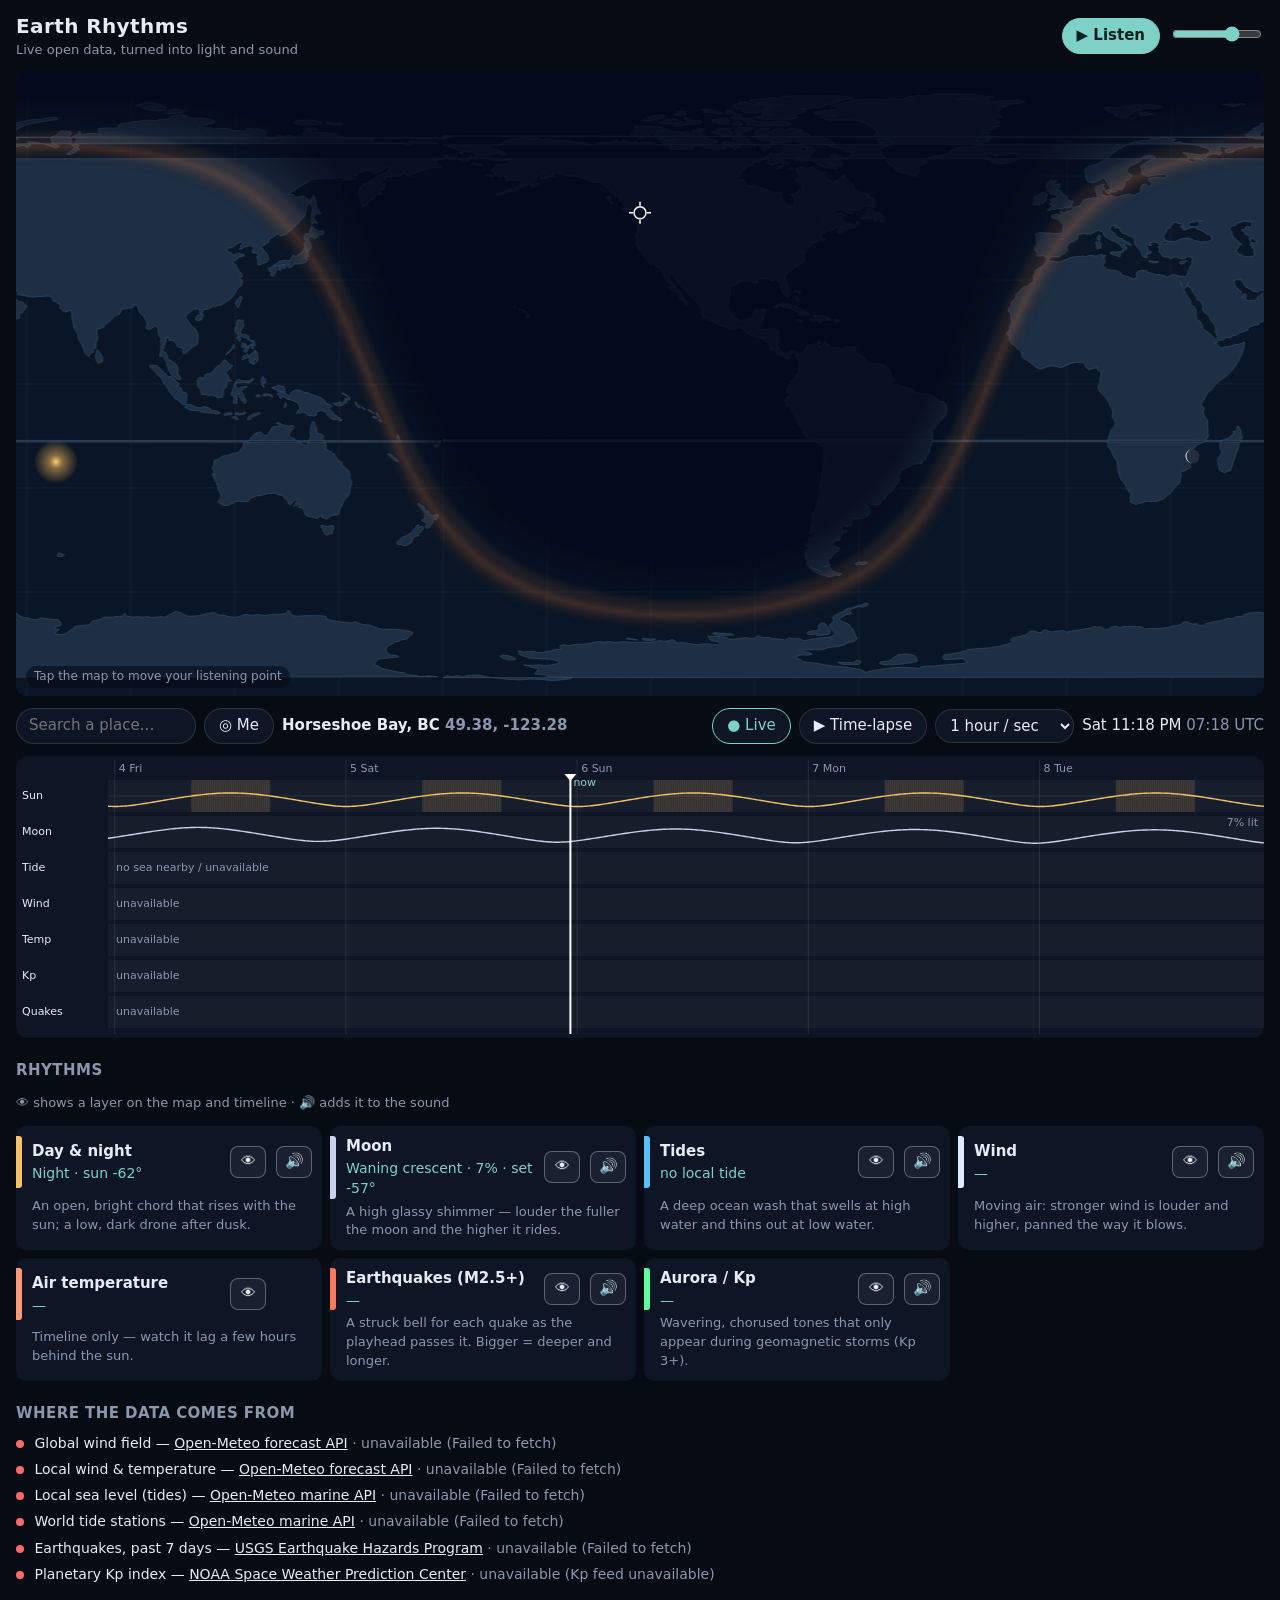
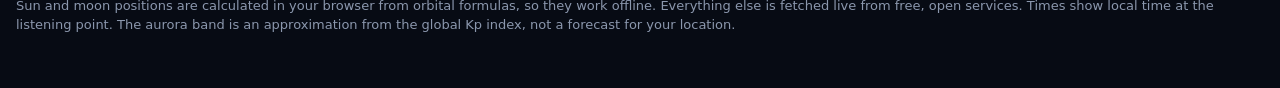
==== index.html @ 8692fcf2 "Earth Rhythms: visualize and sonify live Earth data Static web app (no build step) with a world map," ====
<!doctype html>
<html lang="en">
<head>
  <meta charset="utf-8">
  <meta name="viewport" content="width=device-width, initial-scale=1">
  <title>Earth Rhythms</title>
  <meta name="description" content="See and hear the planet's rhythms — day and night, moon, tides, wind, earthquakes and aurora — from live open data.">
  <link rel="stylesheet" href="css/style.css">
</head>
<body>
  <header class="top">
    <div class="brand">
      <h1>Earth Rhythms</h1>
      <p class="tag">Live open data, turned into light and sound</p>
    </div>
    <div class="top-actions">
      <button id="listen" class="btn primary" aria-pressed="false">▶ Listen</button>
      <label class="vol" title="Volume">
        <span class="sr">Volume</span>
        <input id="volume" type="range" min="0" max="1" step="0.01" value="0.7">
      </label>
    </div>
  </header>

  <main>
    <section class="map-wrap">
      <canvas id="map" aria-label="World map of Earth's rhythms. Tap to move the listening point."></canvas>
      <div id="tooltip" class="tooltip" hidden></div>
      <div class="map-hint">Tap the map to move your listening point</div>
    </section>

    <section class="transport">
      <div class="where">
        <form id="search" class="search" autocomplete="off">
          <input id="search-input" type="search" placeholder="Search a place…" aria-label="Search a place">
          <ul id="search-results" class="results" hidden></ul>
        </form>
        <button id="locate" class="btn" title="Use my location">◎ Me</button>
        <div class="place"><span id="place-name">Horseshoe Bay, BC</span> <span id="place-coords" class="muted"></span></div>
      </div>
      <div class="clock">
        <button id="live" class="btn on">● Live</button>
        <button id="play" class="btn">▶ Time-lapse</button>
        <select id="speed" aria-label="Time-lapse speed">
          <option value="600">10 min / sec</option>
          <option value="3600" selected>1 hour / sec</option>
          <option value="10800">3 hours / sec</option>
          <option value="21600">6 hours / sec</option>
        </select>
        <div class="time"><span id="time-local"></span> <span id="time-utc" class="muted"></span></div>
      </div>
    </section>

    <section class="timeline-wrap">
      <canvas id="timeline" aria-label="Timeline of rhythms at the listening point. Drag to scrub through time."></canvas>
    </section>

    <section class="layers">
      <h2>Rhythms</h2>
      <p class="muted small">👁 shows a layer on the map and timeline · 🔊 adds it to the sound</p>
      <ul id="layer-list"></ul>
    </section>

    <section class="about">
      <h2>Where the data comes from</h2>
      <ul id="sources" class="sources"></ul>
      <p class="muted small">
        Sun and moon positions are calculated in your browser from orbital formulas, so they work offline.
        Everything else is fetched live from free, open services. Times show local time at the listening point.
        The aurora band is an approximation from the global Kp index, not a forecast for your location.
      </p>
    </section>
  </main>

  <script src="vendor/topojson-client.min.js"></script>
  <script type="module" src="js/main.js"></script>
</body>
</html>
---- css/style.css ----
:root {
  --bg: #070b14;
  --panel: #0e1524;
  --lane: rgba(255, 255, 255, 0.035);
  --grid: rgba(255, 255, 255, 0.09);
  --text: #e6ebf5;
  --muted: #8b97ad;
  --accent: #7fd1c7;
  --ocean: #0a1626;
  --land: #1e2f43;
  --coast: #3a5571;
  --sun: #f5c26b;
  --moon: #c9d1e6;
  --tide: #5abeff;
  --wind: #dfe9ff;
  --temp: #ff9a76;
  --aurora: #5dffa0;
  --quake: #ff7a5c;
  color-scheme: dark;
}

* { box-sizing: border-box; }
html, body { margin: 0; background: var(--bg); color: var(--text); }
body { font: 15px/1.45 system-ui, -apple-system, "Segoe UI", Roboto, sans-serif; }
button, select, input { font: inherit; color: inherit; }
.sr { position: absolute; width: 1px; height: 1px; overflow: hidden; clip: rect(0 0 0 0); }
.muted { color: var(--muted); }
.small { font-size: 13px; }

.top {
  display: flex; align-items: center; justify-content: space-between; gap: 12px;
  padding: 12px 16px; max-width: 1400px; margin: 0 auto;
}
.brand h1 { margin: 0; font-size: 20px; letter-spacing: 0.02em; font-weight: 650; }
.tag { margin: 0; color: var(--muted); font-size: 13px; }
.top-actions { display: flex; align-items: center; gap: 10px; }
.vol input { width: 90px; accent-color: var(--accent); }

main { max-width: 1400px; margin: 0 auto; padding: 0 16px 40px; }

.btn {
  background: var(--panel); border: 1px solid rgba(255,255,255,0.12); border-radius: 999px;
  padding: 6px 14px; cursor: pointer; white-space: nowrap;
}
.btn:hover { border-color: rgba(255,255,255,0.3); }
.btn.on { border-color: var(--accent); color: var(--accent); }
.btn.primary { background: var(--accent); color: #04211d; border-color: var(--accent); font-weight: 600; }
.btn.primary[aria-pressed="true"] { background: transparent; color: var(--accent); }
select {
  background: var(--panel); border: 1px solid rgba(255,255,255,0.12); border-radius: 999px; padding: 6px 10px;
}

.map-wrap { position: relative; border-radius: 12px; overflow: hidden; background: var(--ocean); }
#map { display: block; width: 100%; touch-action: manipulation; cursor: crosshair; }
.map-hint {
  position: absolute; left: 10px; bottom: 8px; font-size: 12px; color: var(--muted);
  background: rgba(7,11,20,0.6); padding: 2px 8px; border-radius: 999px; pointer-events: none;
}
.tooltip {
  position: absolute; pointer-events: none; background: rgba(7,11,20,0.92); border: 1px solid rgba(255,255,255,0.15);
  padding: 6px 9px; border-radius: 8px; font-size: 12px; max-width: 240px; transform: translate(12px, -50%);
}

.transport {
  display: flex; flex-wrap: wrap; justify-content: space-between; gap: 10px 20px; align-items: center;
  padding: 12px 0;
}
.where, .clock { display: flex; flex-wrap: wrap; align-items: center; gap: 8px; }
.place { font-weight: 600; }
.time { font-variant-numeric: tabular-nums; min-width: 12ch; }
.search { position: relative; }
.search input {
  background: var(--panel); border: 1px solid rgba(255,255,255,0.12); border-radius: 999px;
  padding: 6px 12px; width: 180px;
}
.results {
  position: absolute; z-index: 5; top: 100%; left: 0; margin: 4px 0 0; padding: 4px; list-style: none;
  background: var(--panel); border: 1px solid rgba(255,255,255,0.15); border-radius: 10px; min-width: 260px;
}
.results li { padding: 6px 8px; border-radius: 6px; cursor: pointer; }
.results li:hover, .results li:focus { background: rgba(255,255,255,0.08); outline: none; }

.timeline-wrap { background: var(--panel); border-radius: 12px; padding: 4px 0; }
#timeline { display: block; width: 100%; touch-action: none; cursor: ew-resize; }

h2 { font-size: 15px; margin: 22px 0 4px; letter-spacing: 0.03em; text-transform: uppercase; color: var(--muted); }
#layer-list { list-style: none; margin: 10px 0 0; padding: 0; display: grid; gap: 8px; grid-template-columns: repeat(auto-fill, minmax(300px, 1fr)); }
.layer {
  display: grid; grid-template-columns: 6px 1fr auto auto; gap: 4px 10px; align-items: center;
  background: var(--panel); border-radius: 10px; padding: 10px 10px 10px 0; overflow: hidden;
}
.layer .swatch { align-self: stretch; border-radius: 0 3px 3px 0; }
.layer .name { font-weight: 600; }
.layer .value { color: var(--accent); font-variant-numeric: tabular-nums; font-size: 14px; }
.layer .hear { grid-column: 2 / -1; font-size: 13px; color: var(--muted); }
.toggle {
  width: 36px; height: 32px; border-radius: 8px; border: 1px solid rgba(255,255,255,0.12); background: transparent;
  cursor: pointer; opacity: 0.35; font-size: 15px;
}
.toggle[aria-pressed="true"] { opacity: 1; border-color: rgba(255,255,255,0.3); background: rgba(255,255,255,0.05); }
.toggle:disabled { visibility: hidden; }

.sources { list-style: none; padding: 0; margin: 8px 0; display: grid; gap: 6px; }
.sources li { font-size: 14px; }
.sources a { color: var(--text); }
.dot { display: inline-block; width: 8px; height: 8px; border-radius: 50%; margin-right: 6px; background: var(--muted); }
.dot.ok { background: #5dd39e; } .dot.err { background: #ff6b6b; } .dot.loading { background: #ffc861; }

@media (max-width: 600px) {
  .top { padding: 10px 16px; }
  .brand h1 { font-size: 18px; }
  .tag { display: none; }
  .vol input { width: 70px; }
  .search input { width: 140px; }
  .map-hint { display: none; }
  #layer-list { grid-template-columns: 1fr; }
}
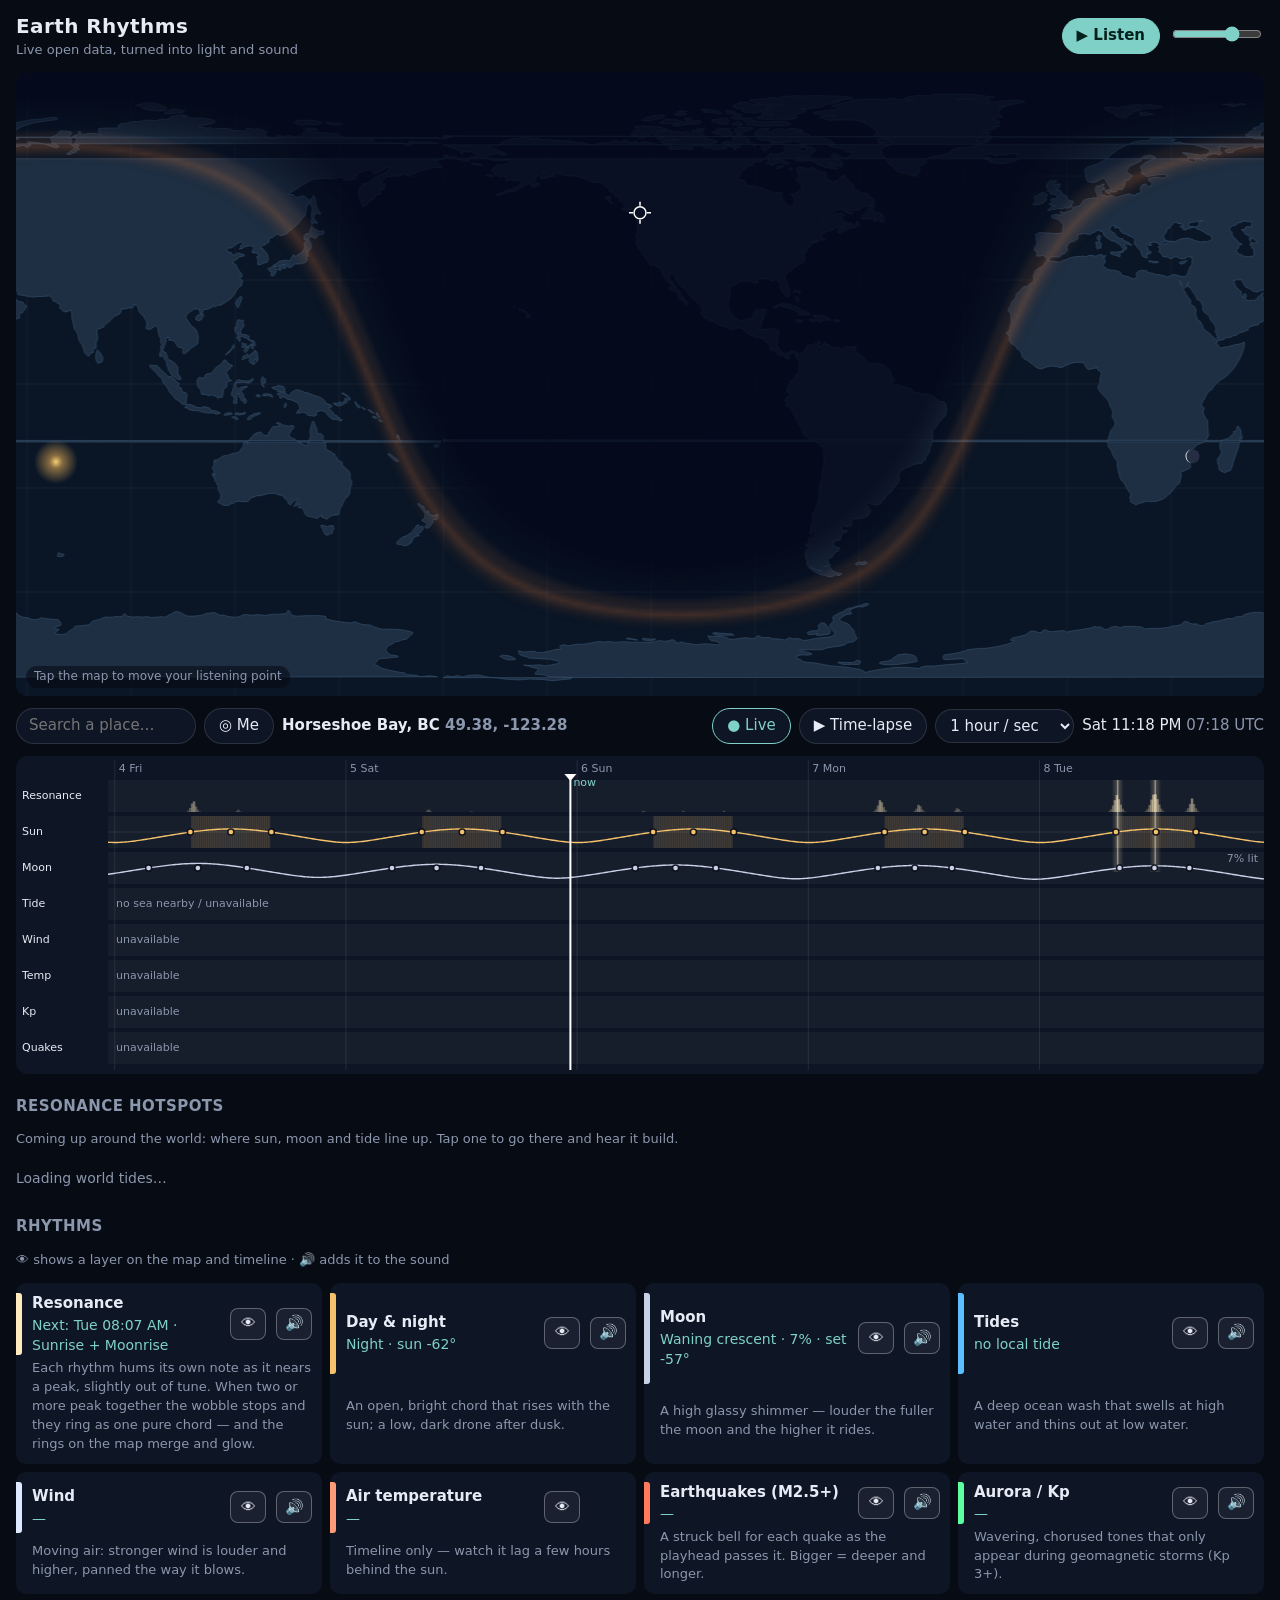
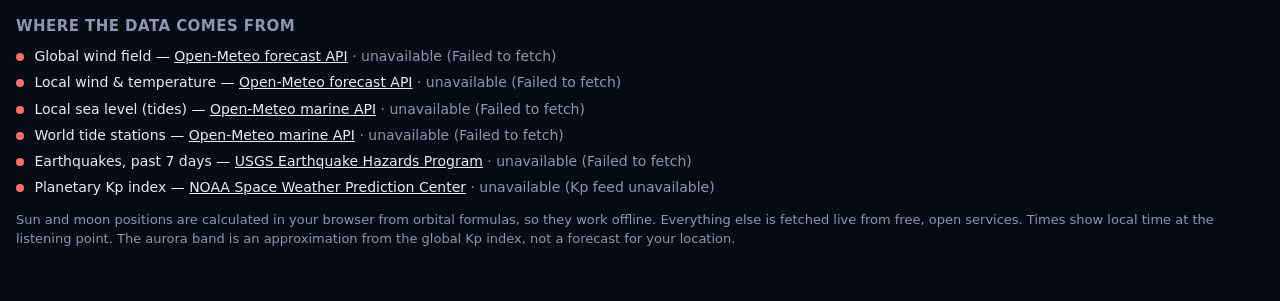
==== commit 246e6abc: "Add resonance hotspots around the world Runs the resonance search at every world tide station (sun, " ====
--- a/index.html
+++ b/index.html
@@ -55,6 +55,12 @@
       <canvas id="timeline" aria-label="Timeline of rhythms at the listening point. Drag to scrub through time."></canvas>
     </section>
 
+    <section class="hotspots">
+      <h2>Resonance hotspots</h2>
+      <p class="muted small">Coming up around the world: where sun, moon and tide line up. Tap one to go there and hear it build.</p>
+      <ul id="hotspot-list" class="hotspot-list"></ul>
+    </section>
+
     <section class="layers">
       <h2>Rhythms</h2>
       <p class="muted small">👁 shows a layer on the map and timeline · 🔊 adds it to the sound</p>
--- a/css/style.css
+++ b/css/style.css
@@ -16,6 +16,7 @@
   --temp: #ff9a76;
   --aurora: #5dffa0;
   --quake: #ff7a5c;
+  --reso: #ffecbe;
   color-scheme: dark;
 }
 
@@ -100,6 +101,22 @@
 .toggle[aria-pressed="true"] { opacity: 1; border-color: rgba(255,255,255,0.3); background: rgba(255,255,255,0.05); }
 .toggle:disabled { visibility: hidden; }
 
+.hotspot-list { list-style: none; margin: 10px 0 0; padding: 0; display: grid; gap: 8px; grid-template-columns: repeat(auto-fill, minmax(300px, 1fr)); }
+.hotspot {
+  display: grid; grid-template-columns: auto 1fr auto; gap: 2px 12px; align-items: center; width: 100%;
+  background: var(--panel); border: 1px solid transparent; border-radius: 10px; padding: 10px 12px;
+  text-align: left; cursor: pointer;
+}
+.hotspot:hover, .hotspot:focus-visible { border-color: rgba(255,236,190,0.5); outline: none; }
+.hotspot.now { border-color: var(--reso); box-shadow: 0 0 18px rgba(255,236,190,0.25); }
+.hotspot .dots { grid-row: 1 / 3; display: flex; gap: 3px; }
+.hotspot .dots i { width: 9px; height: 9px; border-radius: 50%; display: block; }
+.hotspot .where { font-weight: 600; }
+.hotspot .what { grid-column: 2; color: var(--muted); font-size: 13px; }
+.hotspot .when { grid-row: 1 / 3; grid-column: 3; text-align: right; font-size: 13px; color: var(--accent); font-variant-numeric: tabular-nums; }
+.hotspot .when small { display: block; color: var(--muted); }
+.empty { color: var(--muted); font-size: 14px; padding: 6px 0; }
+
 .sources { list-style: none; padding: 0; margin: 8px 0; display: grid; gap: 6px; }
 .sources li { font-size: 14px; }
 .sources a { color: var(--text); }
@@ -113,5 +130,5 @@
   .vol input { width: 70px; }
   .search input { width: 140px; }
   .map-hint { display: none; }
-  #layer-list { grid-template-columns: 1fr; }
+  #layer-list, .hotspot-list { grid-template-columns: 1fr; }
 }
